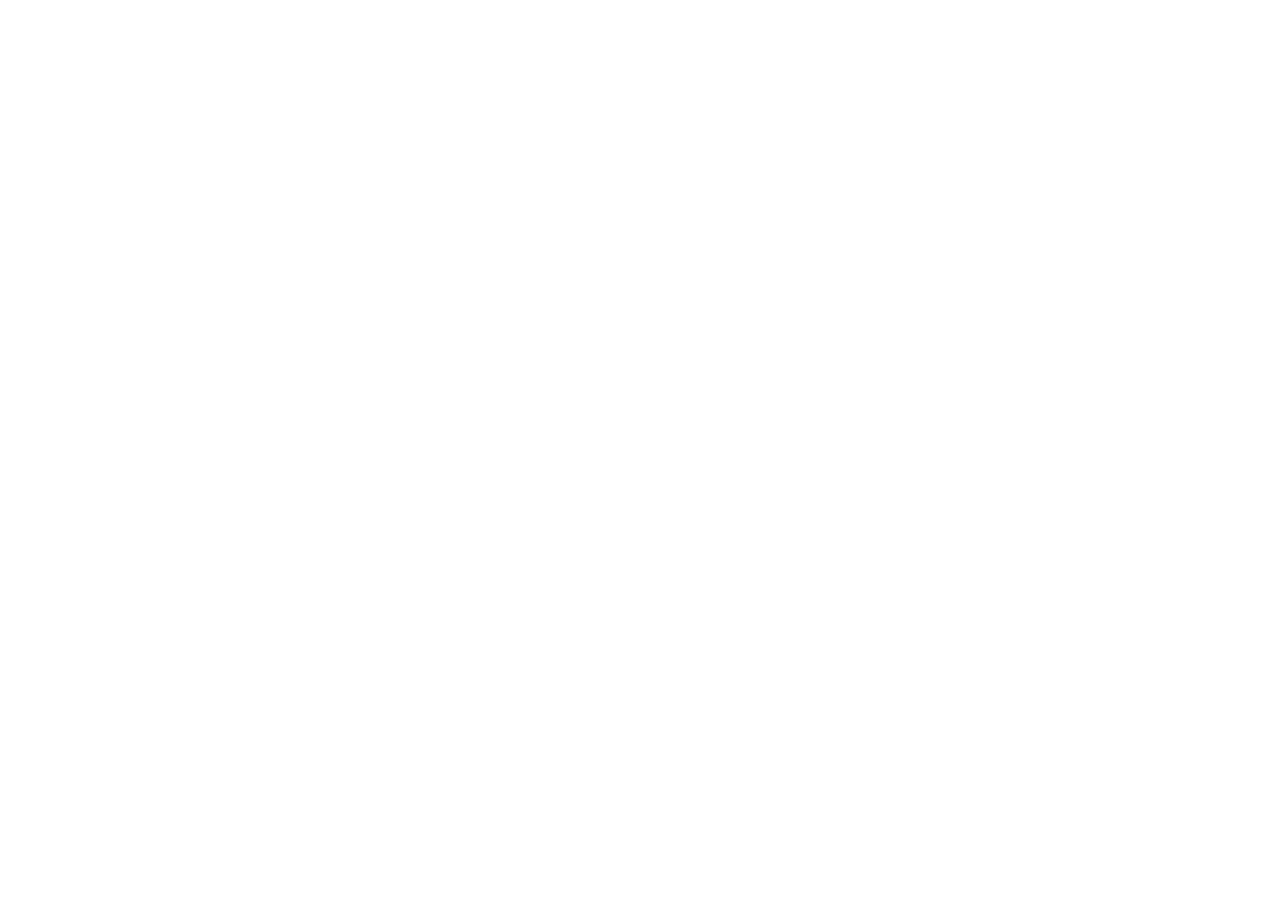
==== index.html @ 1e352d32 "GitHub pages initial commit" ====
<html>
  <head>
    <title>My first three.js app</title>
    <style>
      body {
        margin: 0;
      }
      canvas {
        display: block;
      }
    </style>
  </head>
  <body>
    <script src="js/three.js"></script>
    <script>
      var scene = new THREE.Scene();
      var camera = new THREE.PerspectiveCamera(
        75,
        window.innerWidth / window.innerHeight,
        0.1,
        1000
      );

      var renderer = new THREE.WebGLRenderer();
      renderer.setSize(window.innerWidth, window.innerHeight);
      document.body.appendChild(renderer.domElement);

      let geometry = new THREE.BoxGeometry(1, 1, 1);
      let loader = new THREE.TextureLoader();
      let materialArray = [
        new THREE.MeshBasicMaterial({
          map: loader.load("s1.jpg"),
        }),
        new THREE.MeshBasicMaterial({
          map: loader.load("s4.jpg"),
        }),
        new THREE.MeshBasicMaterial({
          map: loader.load("s2.jpg"),
        }),
        new THREE.MeshBasicMaterial({
          map: loader.load("s3.jpg"),
        }),
        new THREE.MeshBasicMaterial({
          map: loader.load("666.jpg"),
        }),
        new THREE.MeshBasicMaterial({
          map: loader.load("666.jpg"),
        }),
      ];
      let cube = new THREE.Mesh(geometry, materialArray);

      //---

      scene.add(cube);

      camera.position.z = 2;

      var animate = function () {
        requestAnimationFrame(animate);

        cube.rotation.x += 0.006;
        cube.rotation.y += 0.006;
        cube.rotation.z += 0.003;

        renderer.render(scene, camera);
      };

      animate();
    </script>
  </body>
</html>
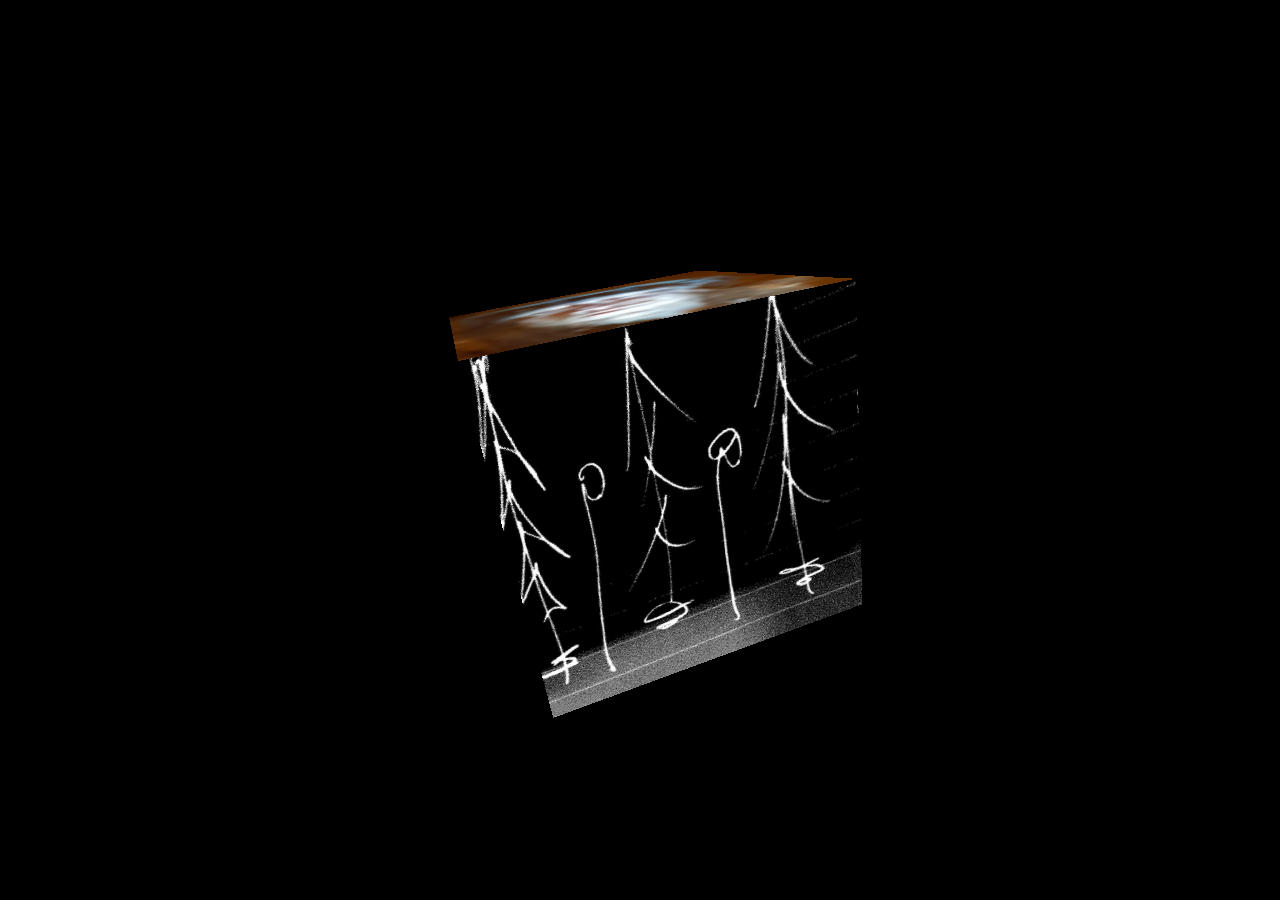
==== commit 0927070f: "Editing title" ====
--- a/index.html
+++ b/index.html
@@ -1,6 +1,6 @@
 <html>
   <head>
-    <title>My first three.js app</title>
+    <title>Esko Janatuinen GitHub Pages</title>
     <style>
       body {
         margin: 0;
